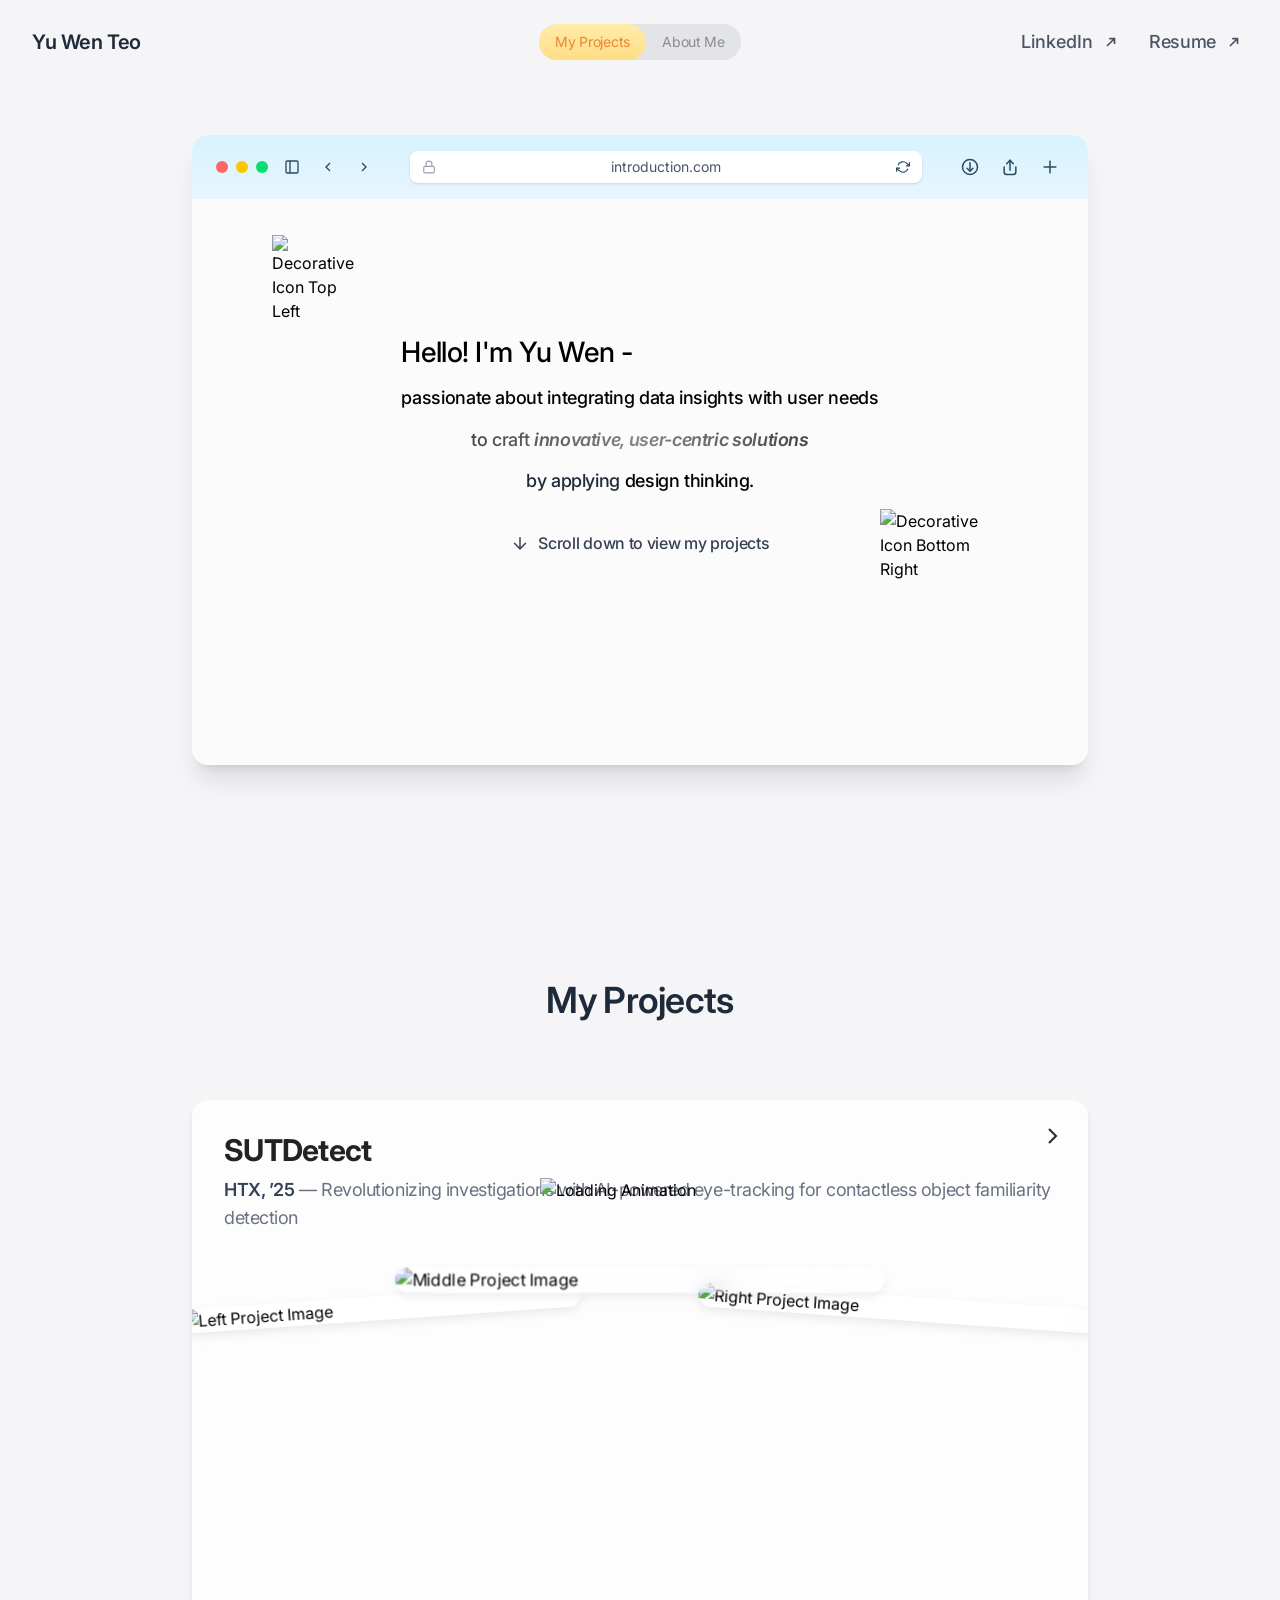
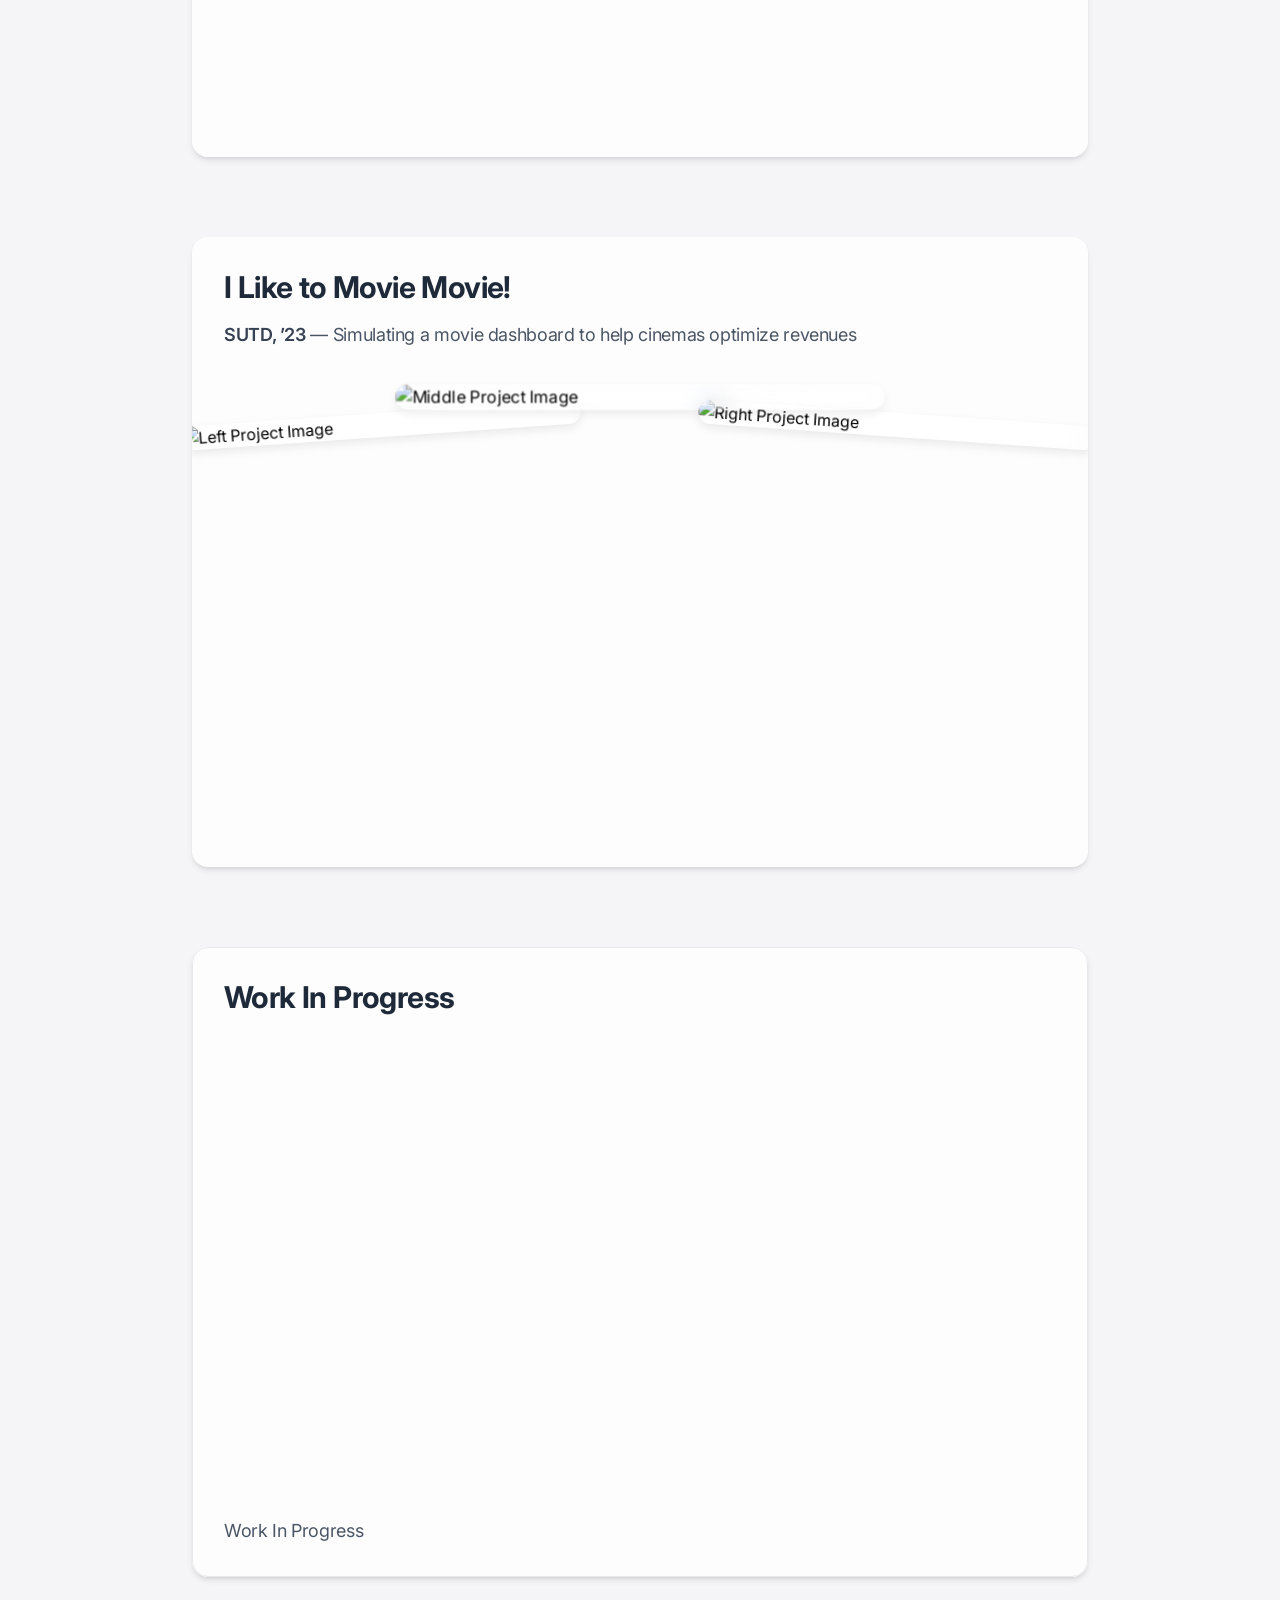
==== index.html @ 11bac27d "Add files via upload" ====
<!DOCTYPE html>
<html lang="en">
<head>
  <meta charset="UTF-8">
  <meta name="viewport" content="width=device-width, minimum-scale=1.0, maximum-scale=5.0">
  <title>Yu Wen Teo's Portfolio</title>
  <link href="https://fonts.googleapis.com/css2?family=Inter:wght@400;600;700&display=swap" rel="stylesheet">
  <link href="output.css" rel="stylesheet">
  <style>
    /* Typing Text Styling for URL (if needed later) */
    #typingText {
      font-family: 'Inter', sans-serif;
      color: #4A5568;
      display: block;
      margin: 0 auto;
    }
.typedText {
            display: inline-block;
            min-width: 240px; /* Adjust based on longest text */
            text-align: left;
        }
        .gradient-text {
    background: linear-gradient(90deg, #fda544, #fb996a, #ee89a5, #c087d1, #6a9bf7);
    background-size: 200% auto;  /* Make the gradient move */
    color: transparent;          /* Hide the actual text color */
    -webkit-background-clip: text;
    background-clip: text; 
    animation: gradientMove 3s infinite alternate ease-in-out;
}

@keyframes gradientMove {
    0% { background-position: 0% 50%; }
    100% { background-position: 100% 50%; }
}
.project-image {
    transition: transform 0.4s ease, box-shadow 0.4s ease, filter 0.4s ease;
    box-shadow: 0px 4px 10px rgba(0, 0, 0, 0.08);
    backdrop-filter: blur(10px); /* Adds soft blur effect */
  }

  /* Default hover effect: subtle scaling + glow */
  .project-image:hover {
    transform: scale(1.08);
    box-shadow: 0px 10px 30px rgba(255, 255, 255, 0.3), 0px 0px 20px rgba(255, 255, 255, 0.4);
    filter: brightness(1.1);
    z-index: 100;
  }

  /* Lower brightness for non-hovered images */
  .project-container:hover .project-image {
    filter: brightness(0.85);
  }

  /* Reset brightness for hovered image */
  .project-image:hover {
    filter: brightness(1);
  }

  /* Middle image naturally in front */
  .middle-image {
    z-index: 50;
    transform: scale(1.05);
  }
  </style>
</head>
<body style="font-family: 'Inter', sans-serif; background: #f5f4f7; min-height: 100vh; margin: 0;">

  <!-- Navbar -->
  <nav class="w-screen fixed top-3 z-50">
    <div class="relative flex items-center justify-between py-4 px-8">
      <!-- Left Section: Navbar Title -->
      <h1 class="text-xl font-semibold text-gray-800 tracking-[-0.02em]">Yu Wen Teo</h1>
  
      <!-- Middle Section: Toggle Section -->
      <div class="absolute inset-x-0 top-1/2 transform -translate-y-1/2 flex justify-center">
        <!-- Toggle Section -->
        <div class="relative flex items-center bg-[#e3e4e8] rounded-full w-fit overflow-hidden py-1">
          <!-- Sliding Indicator (Toggle) -->
          <div
            id="toggleIndicator"
            class="absolute top-0 bottom-0 left-0 w-[47%] bg-gradient-to-b from-[#ffeba9] to-[#fede86] rounded-full transition-all duration-300 ease-in-out"
            style="transform: translateX(0%);">
          </div>
          <!-- Project Button -->
          <button
            id="workButton"
            class="relative z-10 flex-1 px-4 py-1 rounded-full font-normal text-sm text-[#f08226] tracking-[-0.02em] text-center whitespace-nowrap focus:outline-none transition-all duration-300"
            onclick="showSection('projectsSection')">
            My Projects
          </button>
          <!-- About Me Button -->
          <button
            id="infoButton"
            class="relative z-10 flex-1 px-4 py-1 rounded-full font-normal text-sm text-gray-500 tracking-[-0.02em] text-center whitespace-nowrap focus:outline-none transition-all duration-300"
            onclick="showSection('aboutSection')">
            About Me
          </button>
        </div>
      </div>
  
      <!-- Right Section: Links -->
      <div class="flex gap-6">
        <!-- LinkedIn Link -->
        <a href="https://www.linkedin.com/in/teo-yu-wen-bb9573203/" 
           class="text-lg font-medium text-gray-600 hover:text-gray-900 transition-colors duration-300 flex items-center gap-1" 
           target="_blank" 
           rel="noopener noreferrer" 
           aria-label="LinkedIn Profile">
          LinkedIn
          <span class="inline-block">
            <svg xmlns="http://www.w3.org/2000/svg" class="w-7 h-7 text-gray-600 tracking-[-0.02em] hover:text-gray-900 transition-colors duration-300" style="stroke-width: 1.5;" fill="none" viewBox="0 0 24 24" stroke="currentColor">
              <path stroke-linecap="round" stroke-linejoin="round" d="M9 15l6-6m0 0h-4m4 0v4" />
            </svg>
          </span>
        </a>
  
        <!-- Resume Link -->
        <a href="./assets/Teo Yu Wen Resume 2025 v2.pdf" 
           class="text-lg font-medium text-gray-600 hover:text-gray-900 tracking-[-0.02em] transition-colors duration-300 flex items-center gap-1" 
           target="_blank" 
           rel="noopener noreferrer" 
           aria-label="View Resume">
          Resume
          <span class="inline-block">
            <svg xmlns="http://www.w3.org/2000/svg" class="w-7 h-7 text-gray-600 hover:text-gray-900 tracking-[-0.02em] transition-colors duration-300" style="stroke-width: 1.5;" fill="none" viewBox="0 0 24 24" stroke="currentColor">
              <path stroke-linecap="round" stroke-linejoin="round" d="M9 15l6-6m0 0h-4m4 0v4" />
            </svg>
          </span>
        </a>
      </div>
    </div>
  </nav>  
  
  <!-- Main Landing Content -->
  <div class="flex justify-center items-center min-h-screen px-4">
    <!-- Refined Wireframe Container for Light Mode with Glassmorphism -->
    <div class="relative bg-white/60 backdrop-blur-md rounded-2xl shadow-xl max-w-[90vw] sm:max-w-[85vw] md:max-w-[80vw] lg:max-w-[75vw] xl:max-w-[70vw] w-full h-auto min-h-[40vh] sm:min-h-[50vh] lg:min-h-[60vh] xl:min-h-[70vh] mx-auto overflow-hidden transition-shadow duration-300 hover:shadow-3xl featured-text-card">
      <!-- Wireframe Header -->
      <div class="flex items-center justify-between px-6 py-4 rounded-t-2xl z-[1]" style="background: linear-gradient(to bottom, #d5f3fe, #e8f5fe);">
        <!-- Left Section: Browser Buttons + Nav Arrows -->
        <div class="flex items-center space-x-3">
          <!-- Three Browser Dots -->
          <div class="flex items-center space-x-2">
            <div class="w-3 h-3 bg-red-400 rounded-full hover:bg-red-500 transition-colors"></div>
            <div class="w-3 h-3 bg-yellow-400 rounded-full hover:bg-yellow-500 transition-colors"></div>
            <div class="w-3 h-3 bg-green-400 rounded-full hover:bg-green-600 transition-colors"></div>
          </div>
          <!-- Close Sidebar Button -->
          <button class="p-1 rounded-md hover:bg-gray-200 transition-colors">
            <svg class="w-4 h-4" style="color: #284b60;" viewBox="0 0 24 24" fill="none" stroke="currentColor" stroke-width="2">
              <rect x="3" y="3" width="18" height="18" rx="2"></rect>
              <path d="M9 3v18"></path>
            </svg>
          </button>
          <!-- Back Arrow -->
          <button class="p-1 rounded-md hover:bg-gray-200 transition-colors">
            <svg class="w-4 h-4" style="color: #284b60;" viewBox="0 0 24 24" fill="none" stroke="currentColor" stroke-width="2">
              <path d="M15 18l-6-6 6-6"></path>
            </svg>
          </button>
          <!-- Forward Arrow -->
          <button class="p-1 rounded-md hover:bg-gray-200 transition-colors">
            <svg class="w-4 h-4" style="color: #284b60;" viewBox="0 0 24 24" fill="none" stroke="currentColor" stroke-width="2">
              <path d="M9 18l6-6-6-6"></path>
            </svg>
          </button>
        </div>
        <!-- Center Section: Search Bar -->
        <div class="flex items-center justify-center flex-1">
          <div class="relative flex items-center w-full max-w-[90vw] sm:max-w-[70vw] lg:max-w-[50vw] xl:max-w-[40vw] h-8 bg-white rounded-lg px-3 shadow-sm hover:border-gray-300 transition-colors">
            <!-- Lock Icon -->
            <svg class="w-3.5 h-3.5 text-gray-400" viewBox="0 0 24 24" fill="none" stroke="currentColor" stroke-width="2">
              <rect x="3" y="11" width="18" height="11" rx="2"></rect>
              <path d="M7 11V7a5 5 0 0110 0v4" />
            </svg>
            <!-- URL Text (Static) -->
            <span id="typingText" class="text-sm text-gray-700 mx-3 flex-1 text-center">
              introduction.com
            </span>
            <!-- Refresh Icon -->
            <svg class="w-3.5 h-3.5" style="color: #284b60;" viewBox="0 0 24 24" fill="none" stroke="currentColor" stroke-width="2">
              <path d="M23 4v6h-6"></path>
              <path d="M1 20v-6h6"></path>
              <path d="M3.51 9a9 9 0 0114.85-3.36L23 10"></path>
              <path d="M20.49 15a9 9 0 01-14.85 3.36L1 14"></path>
            </svg>
          </div>
        </div>
        <!-- Right Section: Action Icons -->
        <div class="flex items-center space-x-3">
          <button class="p-1 rounded-md hover:bg-gray-200 transition-colors">
            <svg class="w-5 h-5" style="color: #284b60;" viewBox="0 0 24 24" fill="none" stroke="currentColor" stroke-width="1.8" stroke-linecap="round" stroke-linejoin="round">
              <circle cx="12" cy="12" r="9"></circle>
              <path d="M12 7v8"></path>
              <path d="M8.5 13.5l3.5 3.5 3.5-3.5"></path>
            </svg>
          </button>
          <button class="p-1 rounded-md hover:bg-gray-200 transition-colors">
            <svg class="w-5 h-5" style="color: #284b60;" viewBox="0 0 24 24" fill="none" stroke="currentColor" stroke-width="1.8" stroke-linecap="round" stroke-linejoin="round">
              <path d="M12 16V4"></path>
              <path d="M8 8l4-4 4 4"></path>
              <path d="M5 12v6a3 3 0 0 0 3 3h8a3 3 0 0 0 3-3v-6"></path>
            </svg>
          </button>
          <button class="p-1 rounded-md hover:bg-gray-200 transition-colors">
            <svg class="w-5 h-5" style="color: #284b60;" viewBox="0 0 24 24" fill="none" stroke="currentColor" stroke-width="1.8" stroke-linecap="round" stroke-linejoin="round">
              <path d="M12 5v14"></path>
              <path d="M5 12h14"></path>
            </svg>
          </button>
        </div>
      </div>
  
      <!-- Main Content (Inside the Wireframe) -->
      <div class="relative bg-transparent max-w-[90vw] sm:max-w-[85vw] md:max-w-[80vw] lg:max-w-[75vw] xl:max-w-[70vw] w-full mx-auto min-h-[50vh] flex items-center justify-center p-8 mt-5 featured-text-card">
        <!-- Floating Image at Top-Left -->
        <img 
          src="assets/TOP LEFT.png"
          alt="Decorative Icon Top Left"
          class="absolute top-4 left-[5rem] w-24 h-24 object-contain"
        />
        <!-- Floating Image at Bottom-Right -->
        <img 
          src="assets/bottom right.png"
          alt="Decorative Icon Bottom Right"
          class="absolute bottom-8 right-[5rem] w-32 h-32 object-contain"
        />
        <!-- Inner Content Wrapper -->
        <div class="flex flex-col items-center text-center gap-y-3 w-full md:w-3/4">
          <!-- Main Heading with Typing Effect for the dynamic part -->
          <h1 id="featuredName" class="text-[24px] md:text-[28px] font-medium leading-snug tracking-[-0.02em] text-center featured-name">
            Hello! I'm Yu Wen - <span class=" typedText gradient-text"></span>
          </h1>                    
  
          <!-- Subtext -->
          <div class="text-center featured-subtext">
            <p class="text-[16px] md:text-[18px] font-medium text-black tracking-[-0.02em] leading-relaxed max-w-[60ch] mx-auto">
              passionate about integrating <span class="text-black">data insights</span> with <span class="text-black">user needs</span>
            </p>
            <p class="text-[16px] md:text-[18px] font-medium tracking-[-0.02em] leading-relaxed max-w-[60ch] mx-auto mt-3 bg-[linear-gradient(to_right,#2E2B2B_0%,#858480_50%,#2E2B2B_100%)] bg-clip-text text-transparent featured-text-info">
              to craft <span class="font-semibold italic">innovative, user-centric solutions</span>
            </p>
            <p class="text-[16px] md:text-[18px] font-medium text-gray-800 tracking-[-0.02em] leading-relaxed max-w-[60ch] mx-auto mt-3">
              by applying <span class="text-black">design thinking.</span>
            </p>
          </div>
          <!-- Scroll Down Button -->
          <div class="flex items-center justify-center gap-2 text-gray-700 tracking-[-0.02em] font-medium text-[14px] md:text-[16px] mt-6 featured-text-btn">
            <svg class="w-5 h-5 animate-bounce" fill="none" stroke="currentColor" stroke-width="1.8" viewBox="0 0 24 24">
              <path d="M12 5v14"></path>
              <path d="M19 12l-7 7-7-7"></path>
            </svg>
            <span>Scroll down to view my projects</span>
          </div>
        </div>
      </div>
    </div>
  </div>
  
  <!-- Projects Section -->
  <div id="projectsSection" class="hidden">
    <section class="py-16 sm:py-20">
      <div class="max-w-[90vw] md:max-w-[85vw] lg:max-w-[80vw] mx-auto">
        <h2 class="text-3xl sm:text-4xl font-semibold text-gray-800 tracking-[-0.02em] text-center mb-10 sm:mb-12">My Projects</h2>
        <div class="space-y-8 sm:space-y-10">
          <!-- Project 1 -->
          <div class="project-box relative bg-white/80 backdrop-blur-md rounded-2xl shadow-md max-w-[90vw] sm:max-w-[85vw] md:max-w-[80vw] lg:max-w-[70vw] w-full h-auto sm:h-[63vh] lg:h-[73vh] mt-20 mx-auto p-6 sm:p-8 transition-shadow duration-300 hover:shadow-xl overflow-hidden">
  
            <!-- Clickable Arrow -->
            <a href="sutdetect.html" class="absolute top-6 right-6">
              <svg class="w-6 h-6 text-gray-800 hover:text-gray-600 transition-colors" fill="none" stroke="currentColor" stroke-width="2" viewBox="0 0 24 24">
                <path d="M9 5l7 7-7 7"></path>
              </svg>
            </a>
          
            <!-- Project Title & Description -->
            <div class="flex items-center gap-4">
              <h3 class="text-3xl sm:text-3xl font-bold text-[#222] tracking-tight">SUTDetect</h3>
            </div>
            <p class="text-md sm:text-lg text-gray-500 tracking-tight mt-2">
              <span class="font-semibold text-gray-700">HTX, ’25</span> — Revolutionizing investigations with AI-powered eye-tracking for contactless object familiarity detection
            </p>
          
            <!-- Project Image -->
            <div class="relative w-full mt-6 flex justify-center project-container">
              <img src="assets/SUTDetect Webpage.png" alt="Left Project Image" class="absolute left-[-5%] top-10 w-12/25 h-auto rounded-xl shadow-[0px_4px_10px_rgba(0,0,0,0.1)] rotate-[-4deg] z-10 project-image left-image">
              <div class="relative w-14/25 mx-auto z-30">
                <!-- Middle Project Image (Test Screen) -->
                <img src="assets/start_test.png" alt="Middle Project Image" 
                     class="w-full h-auto mt-3 rounded-xl shadow-[0px_6px_16px_rgba(0,0,0,0.15)] z-50 project-image middle-image">
                
                <!-- GIF Overlay (Positioned on Top) -->
                <img src="assets/gif.gif" alt="Loading Animation" 
                     class="absolute top-[62%] left-1/2 transform -translate-x-1/2 -translate-y-1/2 w-50 h-50 opacity-100 z-30">
            </div>            
              <img src="assets/New Dashboard.png" alt="Right Project Image"  class="absolute right-[-5%] top-10 w-12/25 h-auto rounded-xl shadow-[0px_4px_10px_rgba(0,0,0,0.1)] rotate-[4deg] z-10 project-image right-image">
            </div>
          </div>
          <!-- Project 2 -->
<div class="project-box relative bg-white/80 backdrop-blur-md rounded-2xl shadow-md max-w-[90vw] sm:max-w-[85vw] md:max-w-[80vw] lg:max-w-[70vw] w-full h-auto sm:h-[60vh] lg:h-[70vh] mt-20 mx-auto p-6 sm:p-8 transition-shadow duration-300 hover:shadow-xl overflow-hidden">
  
  <!-- Project Title & Description -->
  <div class="flex items-center gap-4">
    <h3 class="text-2xl sm:text-3xl font-bold text-gray-800 tracking-[-0.02em]">I Like to Movie Movie!</h3>
  </div>
  <p class="text-md sm:text-lg text-gray-600 tracking-[-0.02em] mt-4">
    <span class="font-semibold text-gray-700">SUTD, ’23</span> — Simulating a movie dashboard to help cinemas optimize revenues
  </p>

  <!-- Project Image Section (Same Format as Project 1, No GIF) -->
  <div class="relative w-full mt-6 flex justify-center project-container">
    <!-- Left Image -->
    <img src="assets/Concept Png.png" alt="Left Project Image" 
         class="absolute left-[-5%] top-10 w-12/25 h-auto rounded-xl shadow-[0px_4px_10px_rgba(0,0,0,0.1)] rotate-[-4deg] z-10 project-image left-image">

    <!-- Middle Image (Test Screen) -->
    <div class="relative w-14/25 mx-auto z-30">
      <img src="assets/Cinema Dashboard.png" alt="Middle Project Image" 
           class="top-10 w-full h-auto mt-3 rounded-xl shadow-[0px_6px_16px_rgba(0,0,0,0.15)] z-50 project-image middle-image">
    </div>            

    <!-- Right Image -->
    <img src="assets/Summary.png" alt="Right Project Image"  
         class="absolute right-[-5%] top-10 w-12/25 h-auto rounded-xl shadow-[0px_4px_10px_rgba(0,0,0,0.1)] rotate-[4deg] z-10 project-image right-image">
  </div>
</div>


          <!-- Project 3 -->
          <div class="project-box relative bg-white/80 backdrop-blur-md rounded-2xl shadow-md max-w-[90vw] sm:max-w-[85vw] md:max-w-[80vw] lg:max-w-[70vw] w-full h-auto sm:h-[60vh] lg:h-[70vh] mt-20 mx-auto overflow-hidden transition-shadow duration-300 hover:shadow-xl">
            <div class="absolute inset-0 rounded-2xl border border-gray-200 pointer-events-none"></div>
            <div class="p-6 sm:p-8 h-full flex flex-col justify-between">
              <h3 class="text-2xl sm:text-3xl font-bold text-gray-800 tracking-[-0.02em]">Work In Progress</h3>
              <p class="text-md sm:text-lg text-gray-600 tracking-[-0.02em]">Work In Progress</p>
            </div>
          </div>
        </div>
      </div>
    </section>
  </div>
  
  <!-- Load ScrollReveal Library -->

  <script src="https://unpkg.com/typed.js@2.0.16/dist/typed.umd.js"></script>
  <script src="https://unpkg.com/scrollreveal"></script>
  <!-- Load our ScrollReveal initialization -->
  <script src="scrollRevealInit.js"></script>
  <script src="imageMotion.js"></script>
  <!-- Load custom script (toggle logic & dynamic typing effect) -->
  <script src="script.js"></script>
</body>
</html>
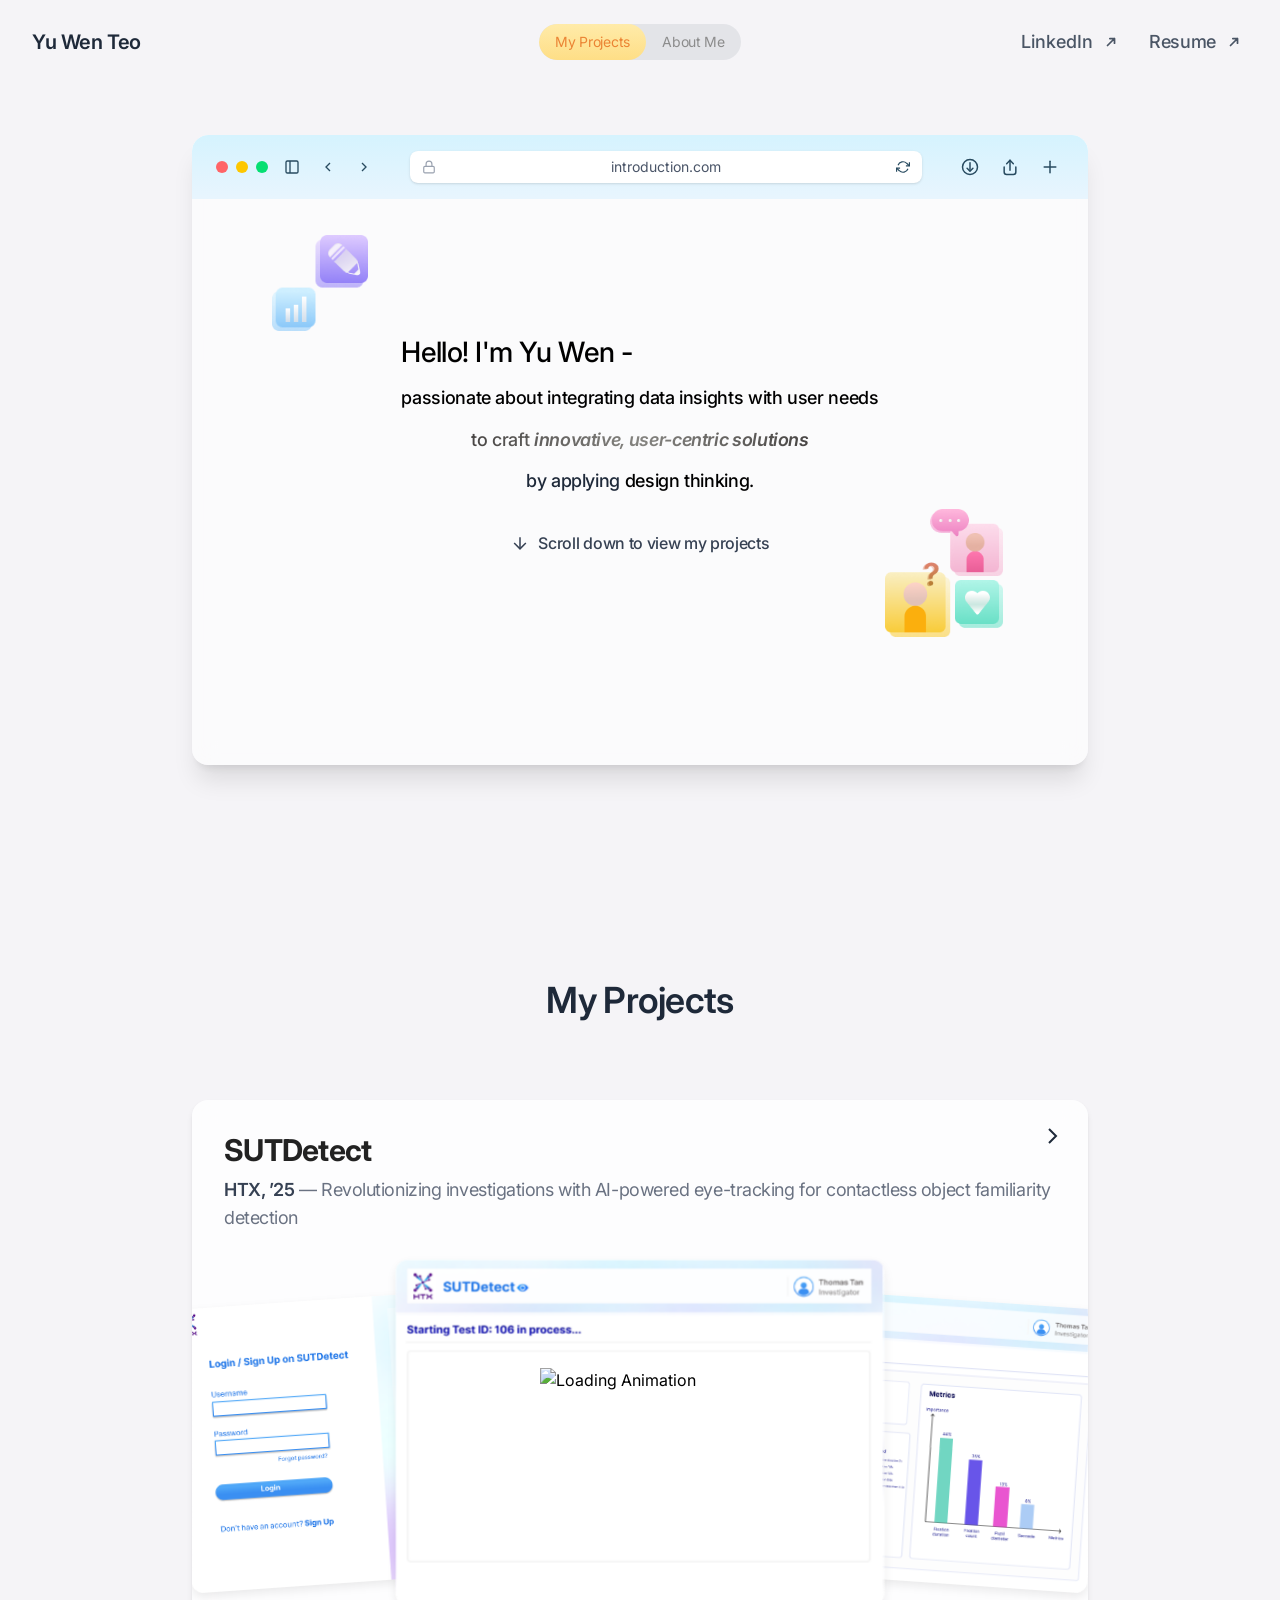
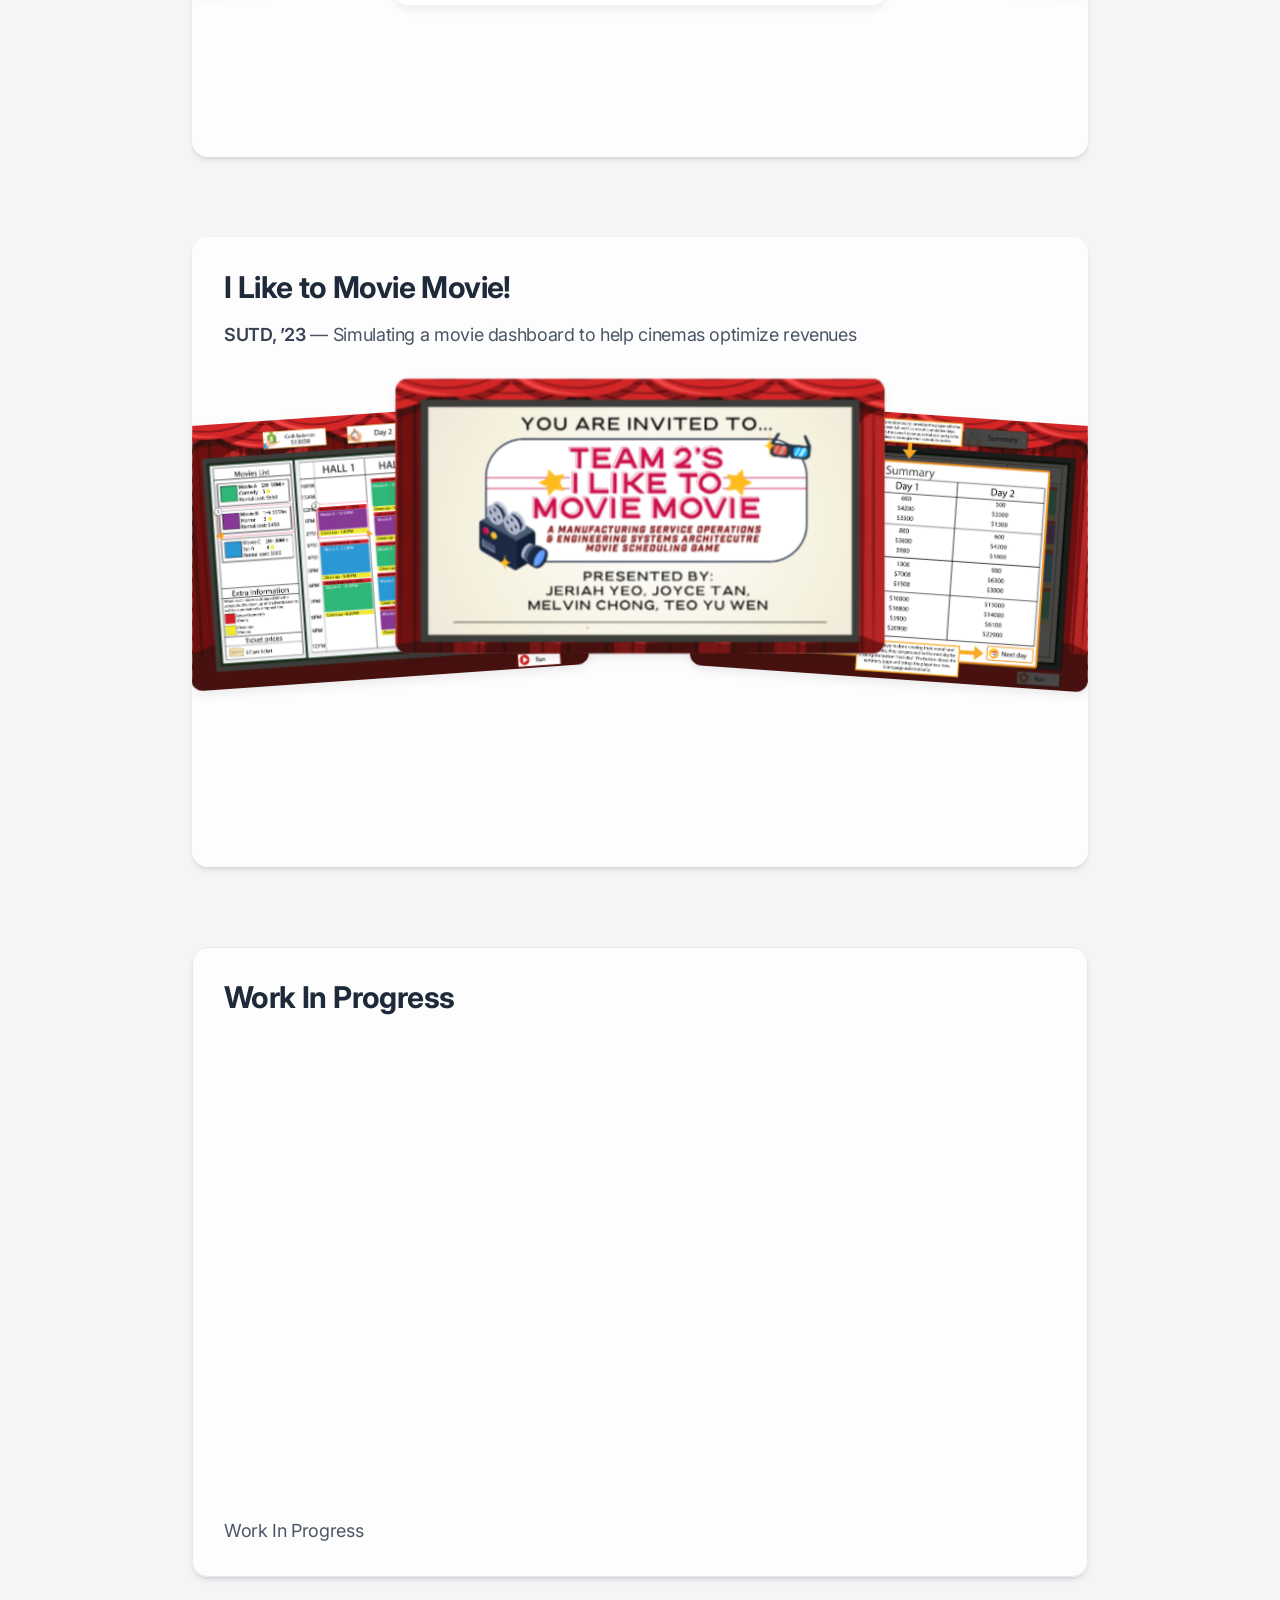
==== commit c8af0608: "Save current work before rebase" ====
--- a/index.html
+++ b/index.html
@@ -5,7 +5,7 @@
   <meta name="viewport" content="width=device-width, minimum-scale=1.0, maximum-scale=5.0">
   <title>Yu Wen Teo's Portfolio</title>
   <link href="https://fonts.googleapis.com/css2?family=Inter:wght@400;600;700&display=swap" rel="stylesheet">
-  <link href="output.css" rel="stylesheet">
+  <link href="./output.css" rel="stylesheet">
   <style>
     /* Typing Text Styling for URL (if needed later) */
     #typingText {
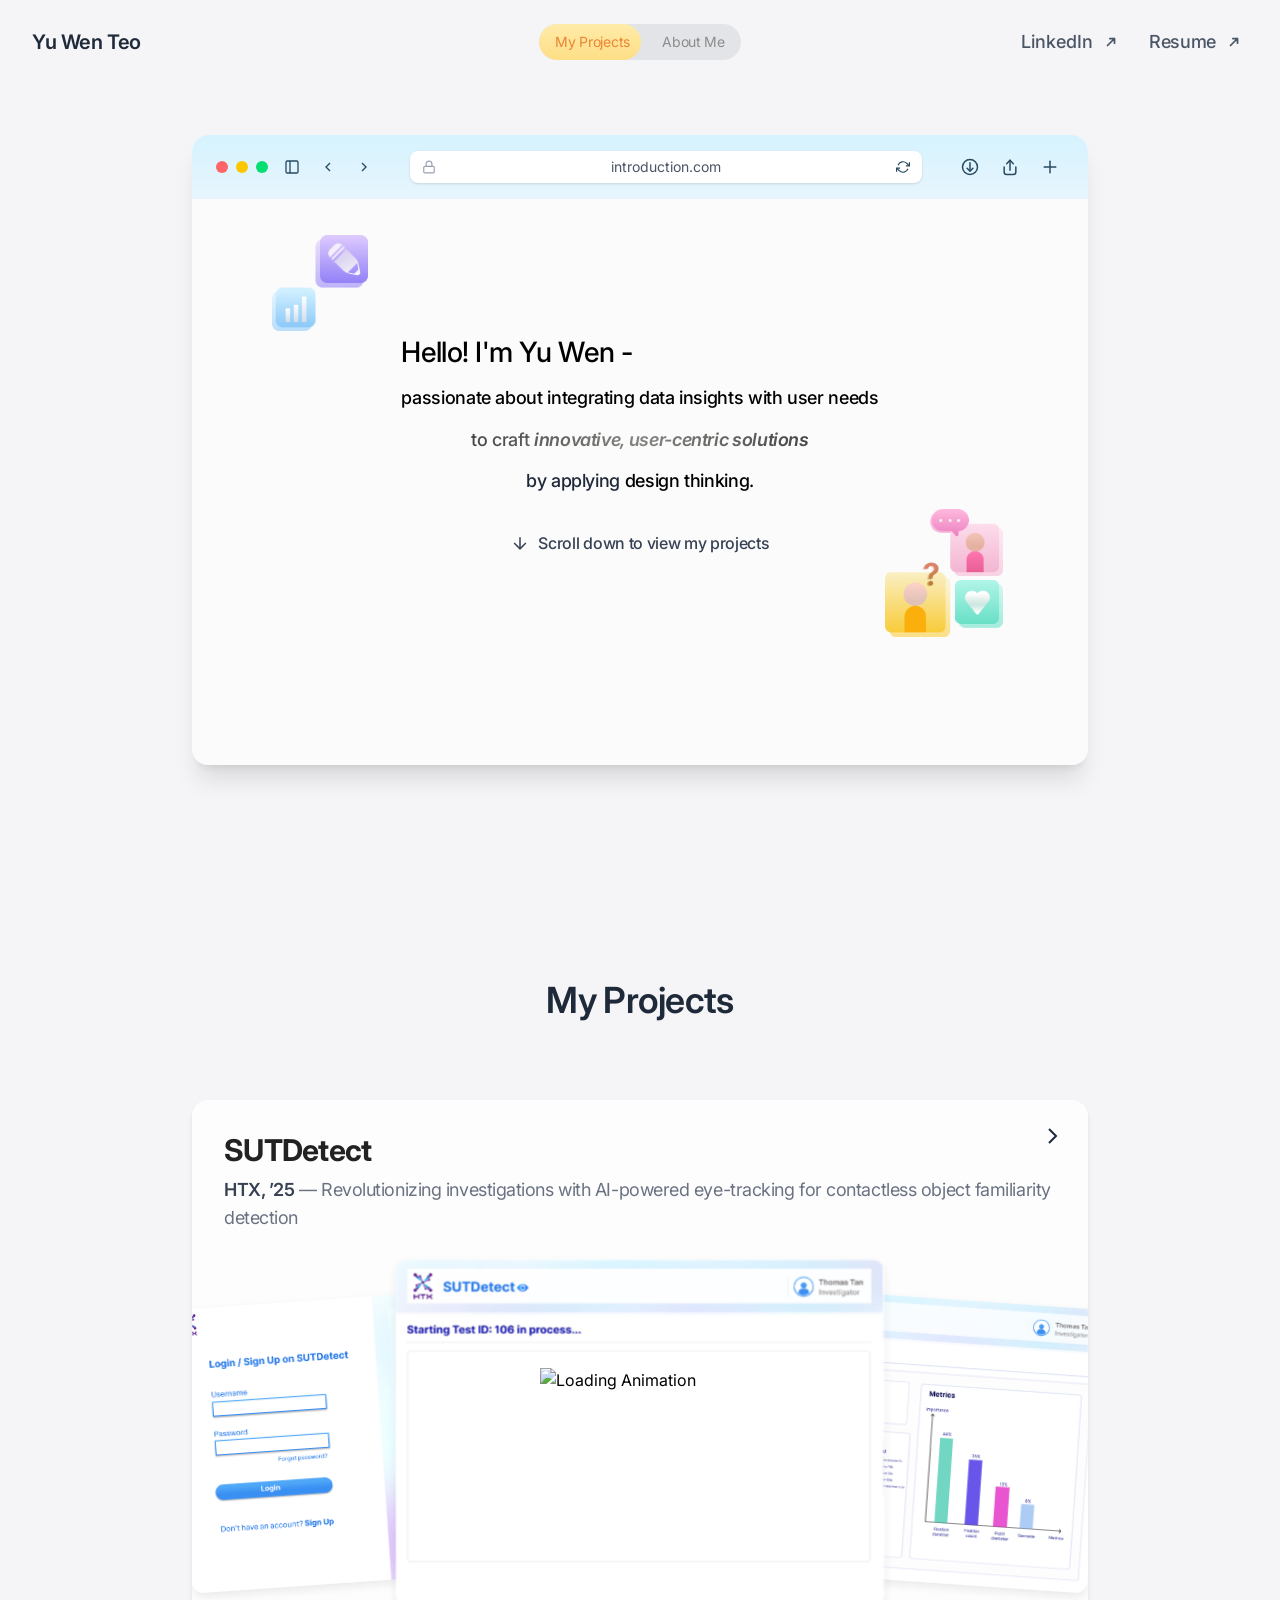
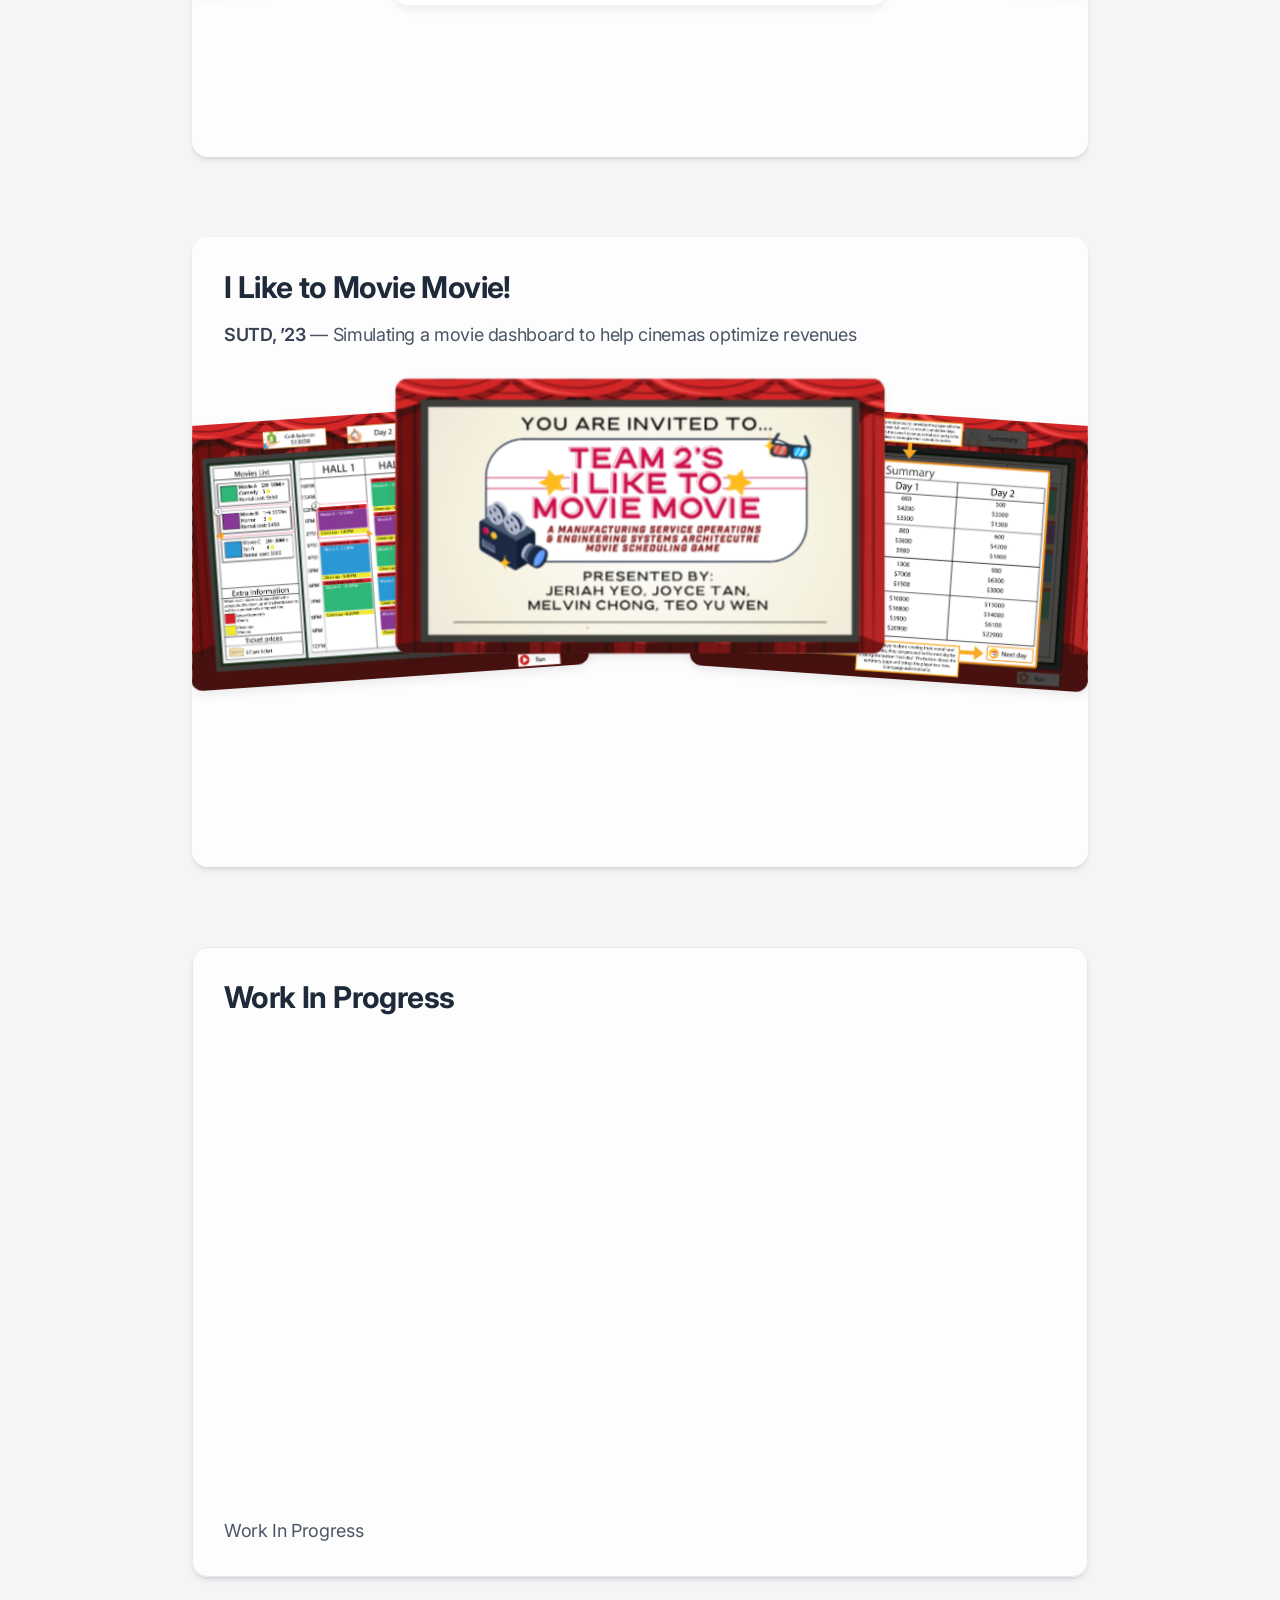
==== commit 49003f34: "Fix script loading with defer and DOMContentLoaded" ====
--- a/index.html
+++ b/index.html
@@ -258,7 +258,7 @@
   </div>
   
   <!-- Projects Section -->
-  <div id="projectsSection" class="hidden">
+  <div id="projectsSection">
     <section class="py-16 sm:py-20">
       <div class="max-w-[90vw] md:max-w-[85vw] lg:max-w-[80vw] mx-auto">
         <h2 class="text-3xl sm:text-4xl font-semibold text-gray-800 tracking-[-0.02em] text-center mb-10 sm:mb-12">My Projects</h2>
@@ -347,6 +347,6 @@
   <script src="scrollRevealInit.js"></script>
   <script src="imageMotion.js"></script>
   <!-- Load custom script (toggle logic & dynamic typing effect) -->
-  <script src="script.js"></script>
+  <script defer src="script.js"></script>
 </body>
 </html>
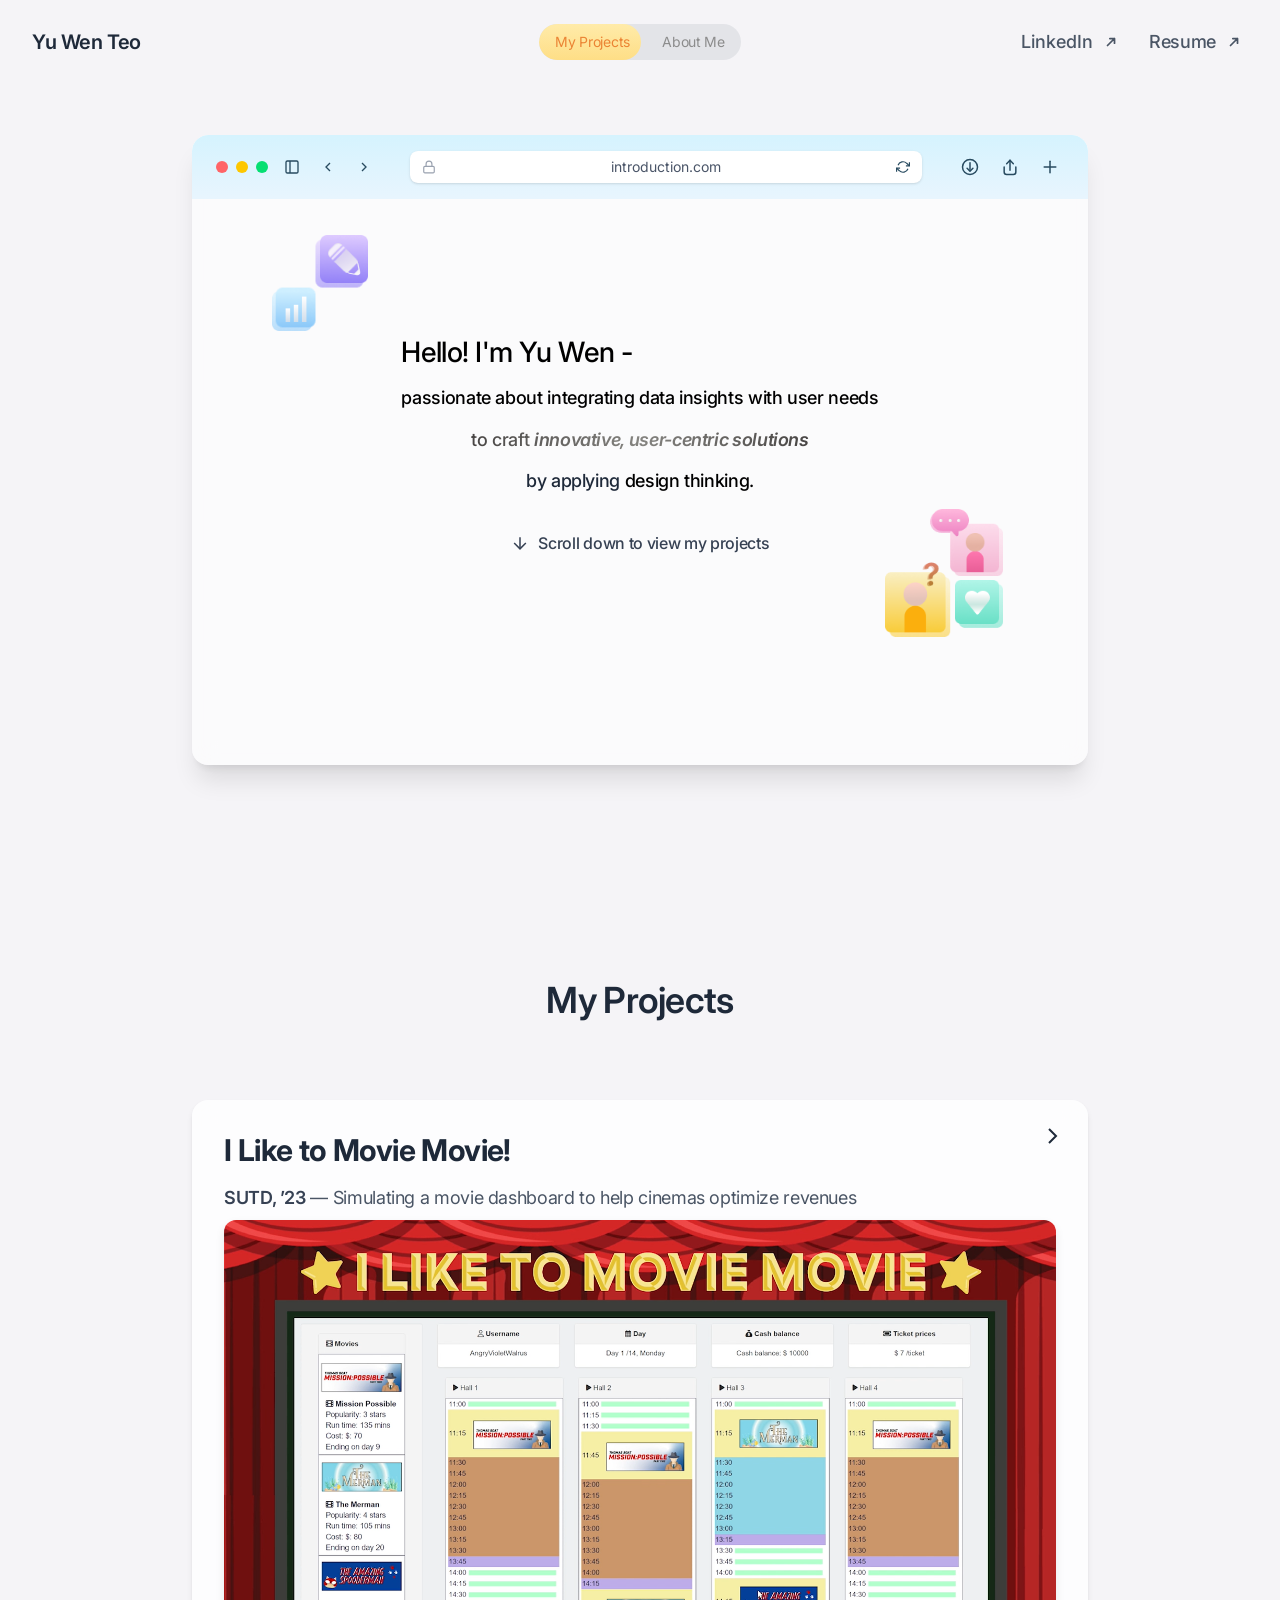
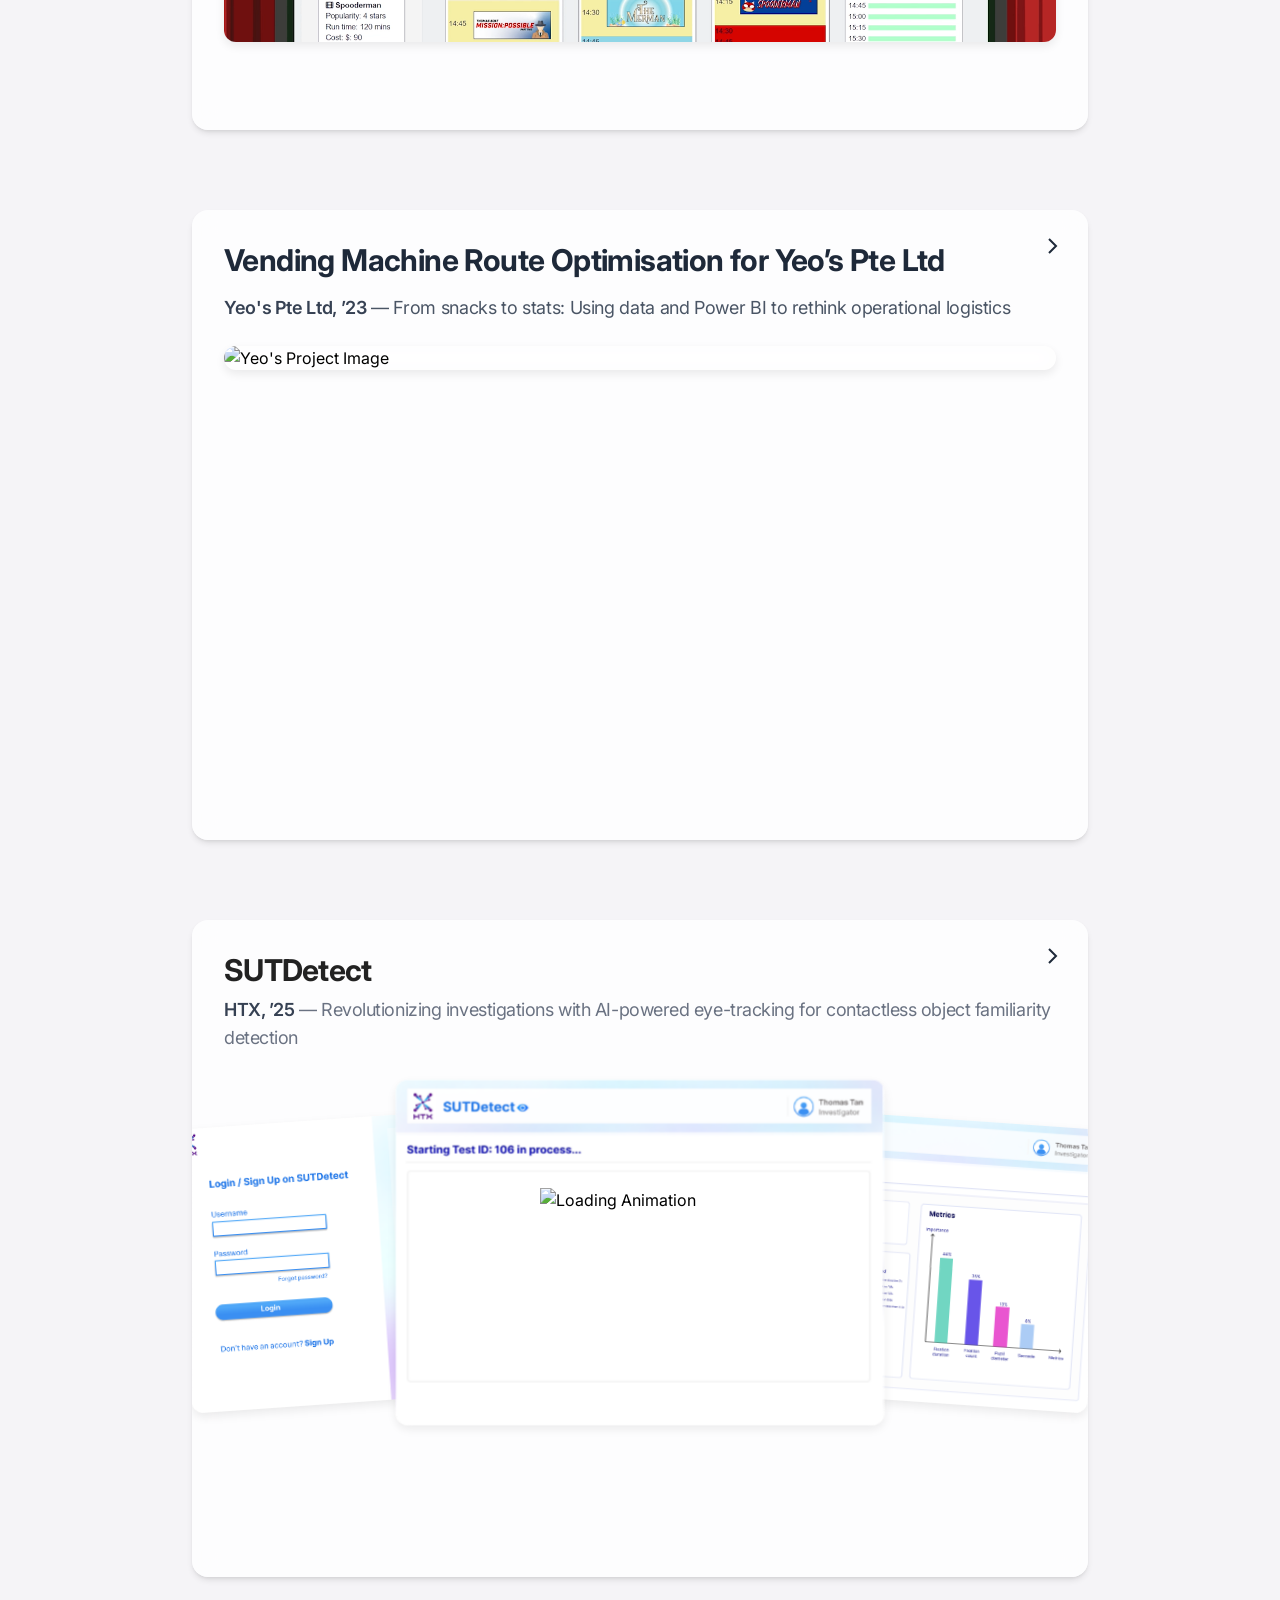
==== commit 486e40a9: "Updated project section for Yeo's vending machine case study" ====
--- a/index.html
+++ b/index.html
@@ -257,90 +257,94 @@
     </div>
   </div>
   
-  <!-- Projects Section -->
-  <div id="projectsSection">
-    <section class="py-16 sm:py-20">
-      <div class="max-w-[90vw] md:max-w-[85vw] lg:max-w-[80vw] mx-auto">
-        <h2 class="text-3xl sm:text-4xl font-semibold text-gray-800 tracking-[-0.02em] text-center mb-10 sm:mb-12">My Projects</h2>
-        <div class="space-y-8 sm:space-y-10">
-          <!-- Project 1 -->
-          <div class="project-box relative bg-white/80 backdrop-blur-md rounded-2xl shadow-md max-w-[90vw] sm:max-w-[85vw] md:max-w-[80vw] lg:max-w-[70vw] w-full h-auto sm:h-[63vh] lg:h-[73vh] mt-20 mx-auto p-6 sm:p-8 transition-shadow duration-300 hover:shadow-xl overflow-hidden">
-  
-            <!-- Clickable Arrow -->
-            <a href="sutdetect.html" class="absolute top-6 right-6">
-              <svg class="w-6 h-6 text-gray-800 hover:text-gray-600 transition-colors" fill="none" stroke="currentColor" stroke-width="2" viewBox="0 0 24 24">
-                <path d="M9 5l7 7-7 7"></path>
-              </svg>
-            </a>
-          
-            <!-- Project Title & Description -->
-            <div class="flex items-center gap-4">
-              <h3 class="text-3xl sm:text-3xl font-bold text-[#222] tracking-tight">SUTDetect</h3>
+ <!-- Projects Section -->
+<div id="projectsSection">
+  <section class="py-16 sm:py-20">
+    <div class="max-w-[90vw] md:max-w-[85vw] lg:max-w-[80vw] mx-auto">
+      <h2 class="text-3xl sm:text-4xl font-semibold text-gray-800 tracking-[-0.02em] text-center mb-10 sm:mb-12">My Projects</h2>
+      <div class="space-y-8 sm:space-y-10">
+
+        <!-- Project 1: Cinema -->
+        <div class="project-box relative bg-white/80 backdrop-blur-md rounded-2xl shadow-md max-w-[90vw] sm:max-w-[85vw] md:max-w-[80vw] lg:max-w-[70vw] w-full h-auto sm:h-[60vh] lg:h-[70vh] mt-20 mx-auto p-6 sm:p-8 transition-shadow duration-300 hover:shadow-xl overflow-hidden">
+          <a href="iliketomoviemovie.html" class="absolute top-6 right-6">
+            <svg class="w-6 h-6 text-gray-800 hover:text-gray-600 transition-colors" fill="none" stroke="currentColor" stroke-width="2" viewBox="0 0 24 24">
+              <path d="M9 5l7 7-7 7"></path>
+            </svg>
+          </a>
+          <div class="flex items-center gap-4">
+            <h3 class="text-2xl sm:text-3xl font-bold text-gray-800 tracking-[-0.02em]">I Like to Movie Movie!</h3>
+          </div>
+          <p class="text-md sm:text-lg text-gray-600 tracking-[-0.02em] mt-4">
+            <span class="font-semibold text-gray-700">SUTD, ’23</span> — Simulating a movie dashboard to help cinemas optimize revenues
+          </p>
+          <div class="relative w-full mt-2 flex justify-center project-container">
+            <!-- Left Image -->
+            <img src="assets\movie-main-screen.png" alt="Left Project Image"
+            class="max-w-[300px] w-full rounded-xl shadow-lg transform scale-105 mt-10 mx-auto project-image image-middle" />
+        
+          </div>          
+        </div>
+
+        <!-- Project 3: Placeholder -->
+        <div class="project-box relative bg-white/80 backdrop-blur-md rounded-2xl shadow-md max-w-[90vw] sm:max-w-[85vw] md:max-w-[80vw] lg:max-w-[70vw] w-full h-auto sm:h-[60vh] lg:h-[70vh] mt-20 mx-auto p-6 sm:p-8 transition-shadow duration-300 hover:shadow-xl overflow-hidden">
+          <!-- Clickable Arrow -->
+          <a href="routeoptiyeos.html" class="absolute top-6 right-6">
+            <svg class="w-6 h-6 text-gray-800 hover:text-gray-600 transition-colors" fill="none" stroke="currentColor" stroke-width="2" viewBox="0 0 24 24">
+              <path d="M9 5l7 7-7 7"></path>
+            </svg>
+          </a>
+        
+          <!-- Project Title -->
+          <div class="flex items-center gap-4">
+            <h3 class="text-2xl sm:text-3xl font-bold text-gray-800 tracking-[-0.02em]">
+              Vending Machine Route Optimisation for Yeo’s Pte Ltd
+            </h3>
+          </div>
+        
+          <!-- Project Description -->
+          <p class="text-md sm:text-lg text-gray-600 tracking-[-0.02em] mt-4">
+            <span class="font-semibold text-gray-700">Yeo's Pte Ltd, ’23</span> — From snacks to stats: Using data and Power BI to rethink operational logistics
+          </p>
+        
+          <!-- Image Placeholder -->
+          <div class="relative w-full mt-6 flex justify-center project-container">
+            <img src="assets/your-image.png" alt="Yeo's Project Image"
+                 class="max-w-[300px] w-full rounded-xl shadow-lg transform scale-105 mt-10 mx-auto project-image image-middle" />
+          </div>
+        </div>
+        
+
+        <!-- Project 2: SUTDetect -->
+        <div class="project-box relative bg-white/80 backdrop-blur-md rounded-2xl shadow-md max-w-[90vw] sm:max-w-[85vw] md:max-w-[80vw] lg:max-w-[70vw] w-full h-auto sm:h-[63vh] lg:h-[73vh] mt-20 mx-auto p-6 sm:p-8 transition-shadow duration-300 hover:shadow-xl overflow-hidden">
+          <a href="sutdetect.html" class="absolute top-6 right-6">
+            <svg class="w-6 h-6 text-gray-800 hover:text-gray-600 transition-colors" fill="none" stroke="currentColor" stroke-width="2" viewBox="0 0 24 24">
+              <path d="M9 5l7 7-7 7"></path>
+            </svg>
+          </a>
+          <div class="flex items-center gap-4">
+            <h3 class="text-3xl sm:text-3xl font-bold text-[#222] tracking-tight">SUTDetect</h3>
+          </div>
+          <p class="text-md sm:text-lg text-gray-500 tracking-tight mt-2">
+            <span class="font-semibold text-gray-700">HTX, ’25</span> — Revolutionizing investigations with AI-powered eye-tracking for contactless object familiarity detection
+          </p>
+          <div class="relative w-full mt-6 flex justify-center project-container">
+            <img src="assets/SUTDetect Webpage.png" alt="Left Project Image" class="absolute left-[-5%] top-10 w-12/25 h-auto rounded-xl shadow rotate-[-4deg] z-10 project-image left-image">
+            <div class="relative w-14/25 mx-auto z-30">
+              <img src="assets/start_test.png" alt="Middle Project Image" class="w-full h-auto mt-3 rounded-xl shadow z-50 project-image middle-image">
+              <img src="assets/gif.gif" alt="Loading Animation" class="absolute top-[62%] left-1/2 transform -translate-x-1/2 -translate-y-1/2 w-50 h-50 opacity-100 z-30">
             </div>
-            <p class="text-md sm:text-lg text-gray-500 tracking-tight mt-2">
-              <span class="font-semibold text-gray-700">HTX, ’25</span> — Revolutionizing investigations with AI-powered eye-tracking for contactless object familiarity detection
-            </p>
-          
-            <!-- Project Image -->
-            <div class="relative w-full mt-6 flex justify-center project-container">
-              <img src="assets/SUTDetect Webpage.png" alt="Left Project Image" class="absolute left-[-5%] top-10 w-12/25 h-auto rounded-xl shadow-[0px_4px_10px_rgba(0,0,0,0.1)] rotate-[-4deg] z-10 project-image left-image">
-              <div class="relative w-14/25 mx-auto z-30">
-                <!-- Middle Project Image (Test Screen) -->
-                <img src="assets/start_test.png" alt="Middle Project Image" 
-                     class="w-full h-auto mt-3 rounded-xl shadow-[0px_6px_16px_rgba(0,0,0,0.15)] z-50 project-image middle-image">
-                
-                <!-- GIF Overlay (Positioned on Top) -->
-                <img src="assets/gif.gif" alt="Loading Animation" 
-                     class="absolute top-[62%] left-1/2 transform -translate-x-1/2 -translate-y-1/2 w-50 h-50 opacity-100 z-30">
-            </div>            
-              <img src="assets/New Dashboard.png" alt="Right Project Image"  class="absolute right-[-5%] top-10 w-12/25 h-auto rounded-xl shadow-[0px_4px_10px_rgba(0,0,0,0.1)] rotate-[4deg] z-10 project-image right-image">
-            </div>
-          </div>
-          <!-- Project 2 -->
-<div class="project-box relative bg-white/80 backdrop-blur-md rounded-2xl shadow-md max-w-[90vw] sm:max-w-[85vw] md:max-w-[80vw] lg:max-w-[70vw] w-full h-auto sm:h-[60vh] lg:h-[70vh] mt-20 mx-auto p-6 sm:p-8 transition-shadow duration-300 hover:shadow-xl overflow-hidden">
-  
-  <!-- Project Title & Description -->
-  <div class="flex items-center gap-4">
-    <h3 class="text-2xl sm:text-3xl font-bold text-gray-800 tracking-[-0.02em]">I Like to Movie Movie!</h3>
-  </div>
-  <p class="text-md sm:text-lg text-gray-600 tracking-[-0.02em] mt-4">
-    <span class="font-semibold text-gray-700">SUTD, ’23</span> — Simulating a movie dashboard to help cinemas optimize revenues
-  </p>
-
-  <!-- Project Image Section (Same Format as Project 1, No GIF) -->
-  <div class="relative w-full mt-6 flex justify-center project-container">
-    <!-- Left Image -->
-    <img src="assets/Concept Png.png" alt="Left Project Image" 
-         class="absolute left-[-5%] top-10 w-12/25 h-auto rounded-xl shadow-[0px_4px_10px_rgba(0,0,0,0.1)] rotate-[-4deg] z-10 project-image left-image">
-
-    <!-- Middle Image (Test Screen) -->
-    <div class="relative w-14/25 mx-auto z-30">
-      <img src="assets/Cinema Dashboard.png" alt="Middle Project Image" 
-           class="top-10 w-full h-auto mt-3 rounded-xl shadow-[0px_6px_16px_rgba(0,0,0,0.15)] z-50 project-image middle-image">
-    </div>            
-
-    <!-- Right Image -->
-    <img src="assets/Summary.png" alt="Right Project Image"  
-         class="absolute right-[-5%] top-10 w-12/25 h-auto rounded-xl shadow-[0px_4px_10px_rgba(0,0,0,0.1)] rotate-[4deg] z-10 project-image right-image">
-  </div>
+            <img src="assets/New Dashboard.png" alt="Right Project Image" class="absolute right-[-5%] top-10 w-12/25 h-auto rounded-xl shadow rotate-[4deg] z-10 project-image right-image">
+          </div>
+        </div>
+
+
+      </div>
+    </div>
+  </section>
 </div>
 
-
-          <!-- Project 3 -->
-          <div class="project-box relative bg-white/80 backdrop-blur-md rounded-2xl shadow-md max-w-[90vw] sm:max-w-[85vw] md:max-w-[80vw] lg:max-w-[70vw] w-full h-auto sm:h-[60vh] lg:h-[70vh] mt-20 mx-auto overflow-hidden transition-shadow duration-300 hover:shadow-xl">
-            <div class="absolute inset-0 rounded-2xl border border-gray-200 pointer-events-none"></div>
-            <div class="p-6 sm:p-8 h-full flex flex-col justify-between">
-              <h3 class="text-2xl sm:text-3xl font-bold text-gray-800 tracking-[-0.02em]">Work In Progress</h3>
-              <p class="text-md sm:text-lg text-gray-600 tracking-[-0.02em]">Work In Progress</p>
-            </div>
-          </div>
-        </div>
-      </div>
-    </section>
-  </div>
   
   <!-- Load ScrollReveal Library -->
-
   <script src="https://unpkg.com/typed.js@2.0.16/dist/typed.umd.js"></script>
   <script src="https://unpkg.com/scrollreveal"></script>
   <!-- Load our ScrollReveal initialization -->
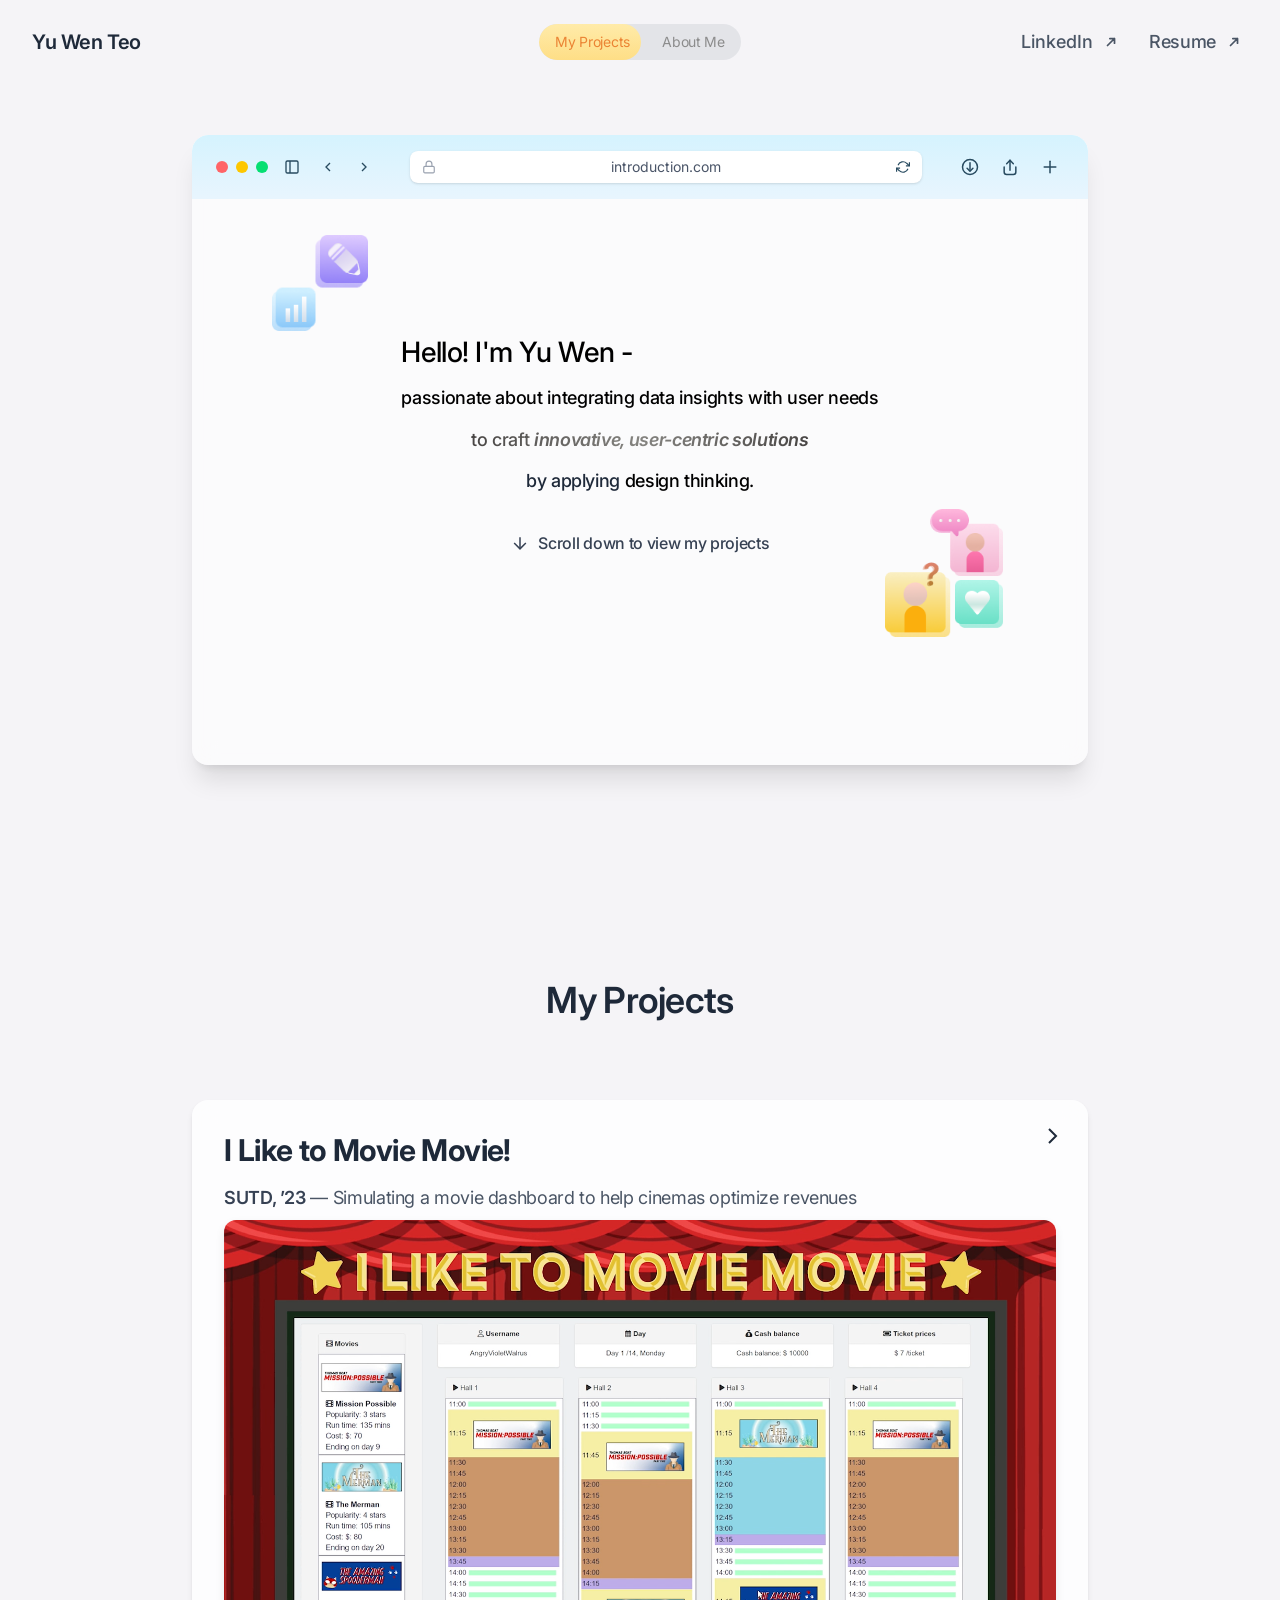
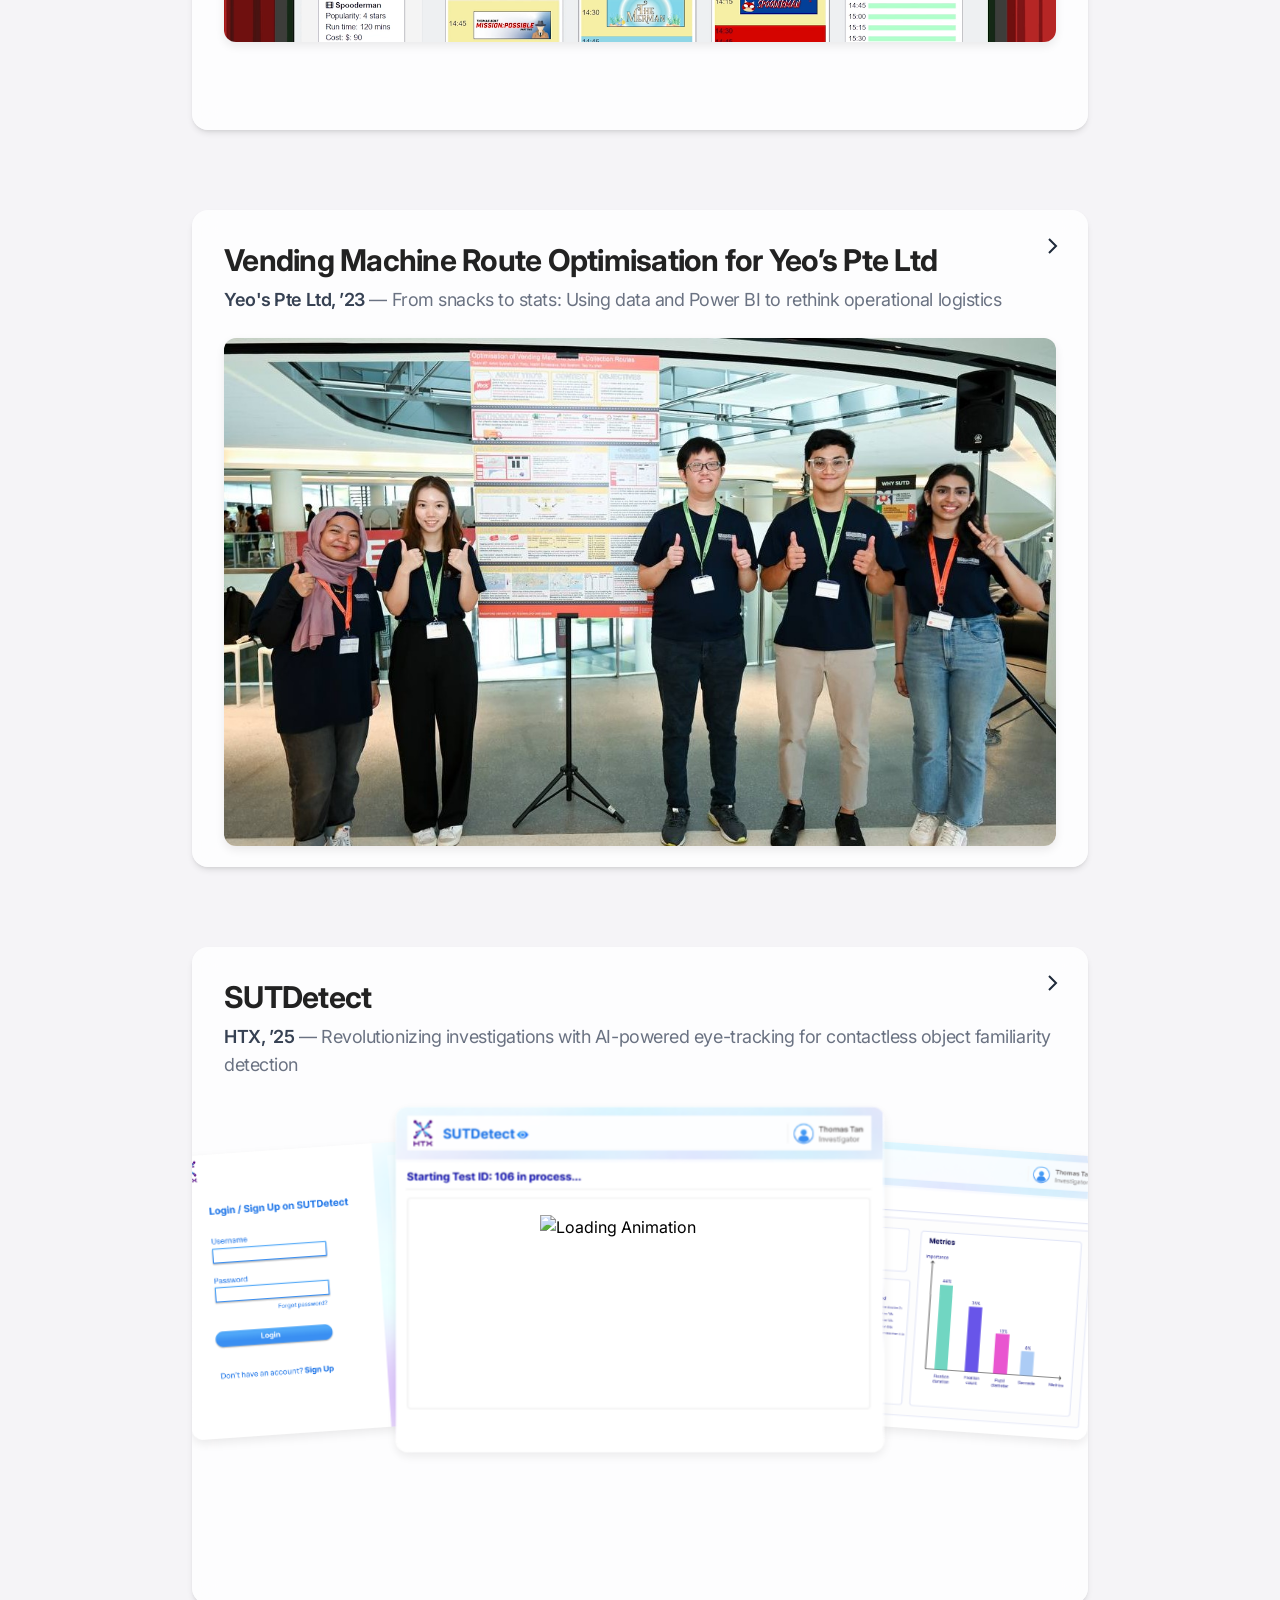
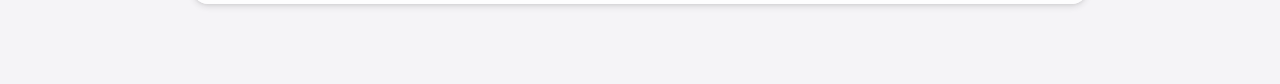
==== commit cfc95b19: "Fixed rest of the pages" ====
--- a/index.html
+++ b/index.html
@@ -285,34 +285,36 @@
           </div>          
         </div>
 
-        <!-- Project 3: Placeholder -->
-        <div class="project-box relative bg-white/80 backdrop-blur-md rounded-2xl shadow-md max-w-[90vw] sm:max-w-[85vw] md:max-w-[80vw] lg:max-w-[70vw] w-full h-auto sm:h-[60vh] lg:h-[70vh] mt-20 mx-auto p-6 sm:p-8 transition-shadow duration-300 hover:shadow-xl overflow-hidden">
-          <!-- Clickable Arrow -->
-          <a href="routeoptiyeos.html" class="absolute top-6 right-6">
-            <svg class="w-6 h-6 text-gray-800 hover:text-gray-600 transition-colors" fill="none" stroke="currentColor" stroke-width="2" viewBox="0 0 24 24">
-              <path d="M9 5l7 7-7 7"></path>
-            </svg>
-          </a>
-        
-          <!-- Project Title -->
-          <div class="flex items-center gap-4">
-            <h3 class="text-2xl sm:text-3xl font-bold text-gray-800 tracking-[-0.02em]">
-              Vending Machine Route Optimisation for Yeo’s Pte Ltd
-            </h3>
-          </div>
-        
-          <!-- Project Description -->
-          <p class="text-md sm:text-lg text-gray-600 tracking-[-0.02em] mt-4">
-            <span class="font-semibold text-gray-700">Yeo's Pte Ltd, ’23</span> — From snacks to stats: Using data and Power BI to rethink operational logistics
-          </p>
-        
-          <!-- Image Placeholder -->
-          <div class="relative w-full mt-6 flex justify-center project-container">
-            <img src="assets/your-image.png" alt="Yeo's Project Image"
-                 class="max-w-[300px] w-full rounded-xl shadow-lg transform scale-105 mt-10 mx-auto project-image image-middle" />
-          </div>
-        </div>
-        
+        <!-- Project 3: Vending Machine Route Optimisation for Yeo's -->
+<div class="project-box relative bg-white/80 backdrop-blur-md rounded-2xl shadow-md max-w-[90vw] sm:max-w-[85vw] md:max-w-[80vw] lg:max-w-[70vw] w-full h-auto sm:h-[63vh] lg:h-[73vh] mt-20 mx-auto p-6 sm:p-8 transition-shadow duration-300 hover:shadow-xl overflow-hidden">
+  <!-- Clickable Arrow -->
+  <a href="routeoptiyeos.html" class="absolute top-6 right-6">
+    <svg class="w-6 h-6 text-gray-800 hover:text-gray-600 transition-colors" fill="none" stroke="currentColor" stroke-width="2" viewBox="0 0 24 24">
+      <path d="M9 5l7 7-7 7"></path>
+    </svg>
+  </a>
+  
+  <!-- Project Title -->
+  <div class="flex items-center gap-4">
+    <h3 class="text-3xl sm:text-3xl font-bold text-[#222] tracking-tight">
+      Vending Machine Route Optimisation for Yeo’s Pte Ltd
+    </h3>
+  </div>
+  
+  <!-- Project Description -->
+  <p class="text-md sm:text-lg text-gray-500 tracking-tight mt-2">
+    <span class="font-semibold text-gray-700">Yeo's Pte Ltd, ’23</span> — From snacks to stats: Using data and Power BI to rethink operational logistics
+  </p>
+  
+  <!-- Image Container -->
+  <div class="relative w-full mt-6 flex justify-center project-container">
+    <!-- Left Image -->
+    <img src="assets/yeos-final-ppt.jpg" alt="Left Project Image" 
+         class="top-10 w-3/5 h-auto rounded-xl shadow rotate-[-3deg] z-10 project-image left-image">
+
+  </div>
+</div>
+
 
         <!-- Project 2: SUTDetect -->
         <div class="project-box relative bg-white/80 backdrop-blur-md rounded-2xl shadow-md max-w-[90vw] sm:max-w-[85vw] md:max-w-[80vw] lg:max-w-[70vw] w-full h-auto sm:h-[63vh] lg:h-[73vh] mt-20 mx-auto p-6 sm:p-8 transition-shadow duration-300 hover:shadow-xl overflow-hidden">
